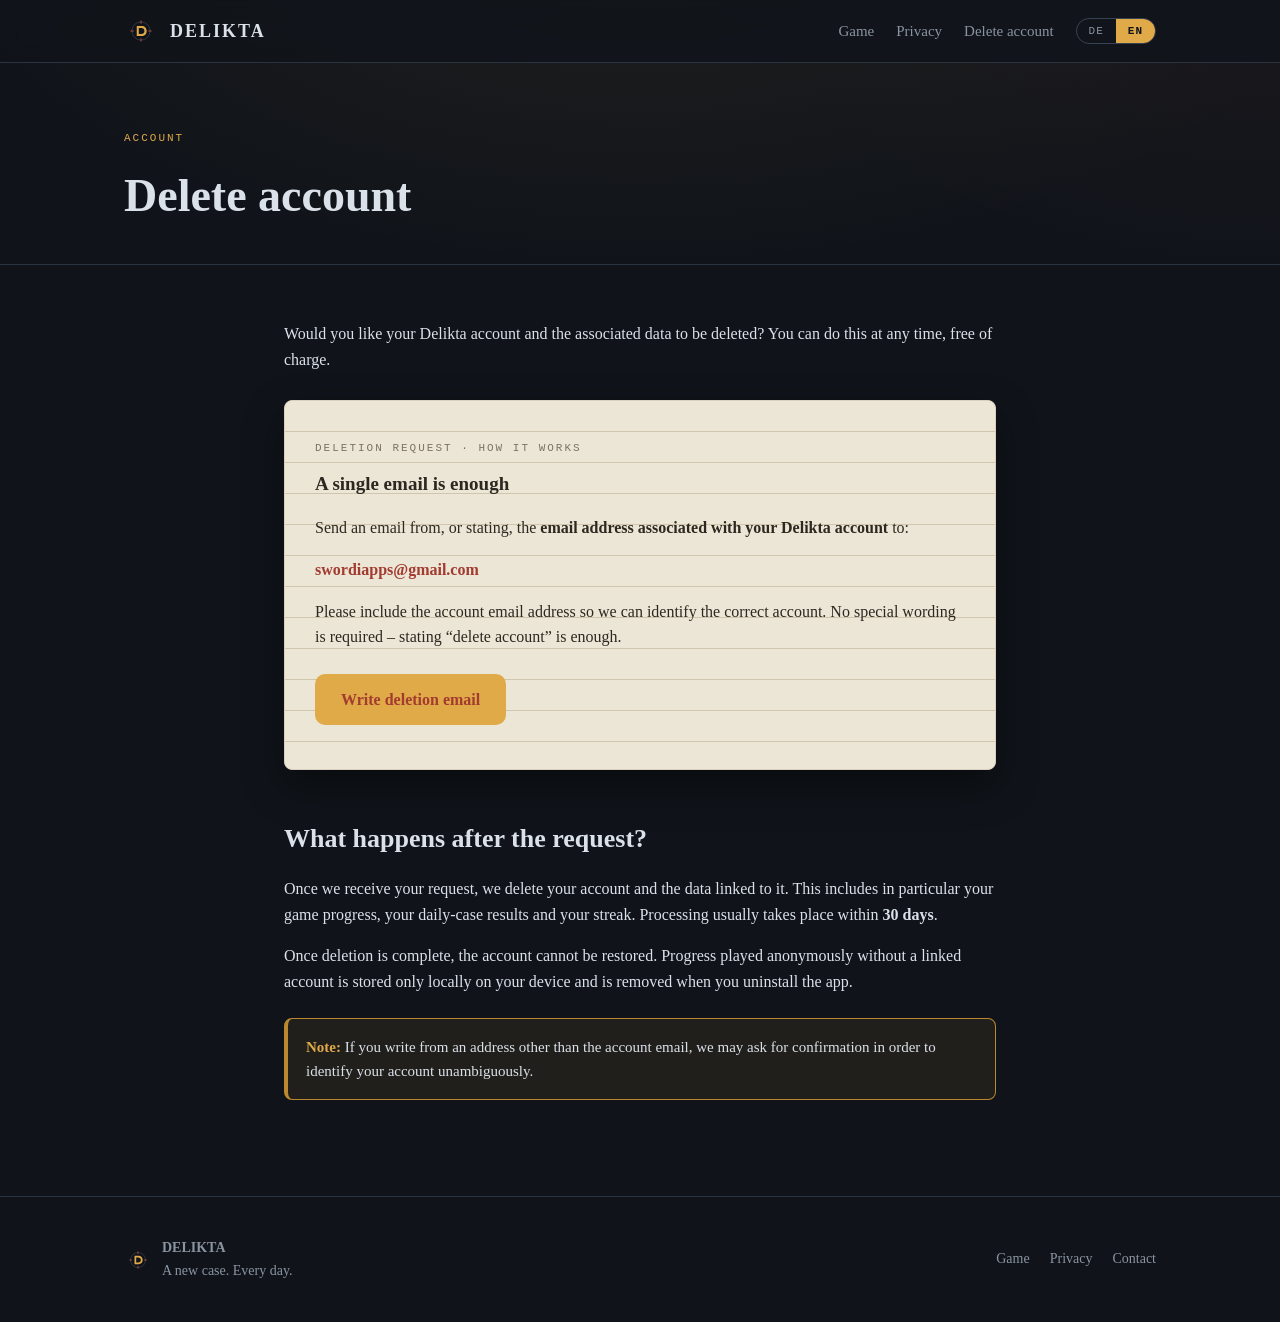
==== delete-account.html @ 915c7179 "Initial commit: Delikta marketing website Statische, zweisprachige (DE/EN) Webseite fuer das mobile " ====
<!DOCTYPE html>
<html lang="de">
<head>
  <meta charset="utf-8">
  <meta name="viewport" content="width=device-width, initial-scale=1">
  <title>Delikta — Account löschen</title>
  <meta name="description" content="So lässt du dein Delikta-Konto und die zugehörigen Daten löschen.">
  <link rel="icon" type="image/svg+xml" href="assets/favicon.svg">
  <link rel="apple-touch-icon" href="assets/icon-512.png">
  <link rel="stylesheet" href="css/style.css">
</head>
<body>
  <header class="site-header">
    <nav class="nav" aria-label="Hauptnavigation">
      <a class="brand" href="index.html">
        <img src="assets/logo.svg" alt="">
        <span>DELIKTA</span>
      </a>
      <div class="nav-links">
        <a class="nav-text" href="index.html" data-i18n="nav.home">Spiel</a>
        <a class="nav-text" href="privacy.html" data-i18n="nav.privacy">Datenschutz</a>
        <a class="nav-text" href="delete-account.html" data-i18n="nav.delete">Account löschen</a>
        <div class="lang-switch" role="group" aria-label="Sprache / Language">
          <button type="button" data-set-lang="de" aria-pressed="true">DE</button>
          <button type="button" data-set-lang="en" aria-pressed="false">EN</button>
        </div>
      </div>
    </nav>
  </header>

  <main>
    <section class="page-hero">
      <div class="wrap">
        <p class="kicker" data-i18n="delete.kicker">Konto</p>
        <h1 data-i18n="delete.title">Account löschen</h1>
      </div>
    </section>

    <section class="content">
      <div class="wrap doc">

        <!-- ===================== DEUTSCH ===================== -->
        <div data-lang-block="de">
          <p>Du möchtest dein Delikta-Konto und die damit verbundenen Daten löschen lassen? Das ist jederzeit und kostenlos möglich.</p>

          <div class="file-card">
            <p class="stamp">Löschantrag · So geht's</p>
            <h3>Eine E-Mail genügt</h3>
            <p>Sende eine E-Mail von der oder mit Angabe der <strong>E-Mail-Adresse, die zu deinem Delikta-Konto gehört</strong>, an:</p>
            <p><a href="mailto:swordiapps@gmail.com?subject=Delikta%20–%20Account%20l%C3%B6schen&amp;body=Bitte%20l%C3%B6schen%20Sie%20das%20Delikta-Konto%20zu%20folgender%20E-Mail-Adresse%3A%0A%0A">swordiapps@gmail.com</a></p>
            <p>Bitte nenne darin die Konto-E-Mail-Adresse, damit wir das richtige Konto zuordnen können. Eine besondere Formulierung ist nicht nötig – der Hinweis „Account löschen" reicht.</p>
            <p>
              <a class="btn-primary" href="mailto:swordiapps@gmail.com?subject=Delikta%20–%20Account%20l%C3%B6schen&amp;body=Bitte%20l%C3%B6schen%20Sie%20das%20Delikta-Konto%20zu%20folgender%20E-Mail-Adresse%3A%0A%0A">E-Mail zum Löschen verfassen</a>
            </p>
          </div>

          <h2>Was passiert nach dem Antrag?</h2>
          <p>Nach Eingang deiner Anfrage löschen wir dein Konto sowie die damit verknüpften Daten. Dazu gehören insbesondere dein Spielstand, deine Ergebnisse zu den Tagesfällen und deine Serie (Streak). Die Bearbeitung erfolgt in der Regel innerhalb von <strong>30 Tagen</strong>.</p>
          <p>Sobald die Löschung abgeschlossen ist, lässt sich das Konto nicht wiederherstellen. Anonym gespielte Fortschritte ohne verknüpftes Konto sind nur lokal auf deinem Gerät gespeichert und werden durch Deinstallation der App entfernt.</p>

          <div class="note">
            <strong>Hinweis:</strong> Schreibst du von einer anderen Adresse als der Konto-E-Mail, fragen wir ggf. zur Bestätigung nach, um dein Konto eindeutig zuzuordnen.
          </div>
        </div>

        <!-- ===================== ENGLISH ===================== -->
        <div data-lang-block="en">
          <p>Would you like your Delikta account and the associated data to be deleted? You can do this at any time, free of charge.</p>

          <div class="file-card">
            <p class="stamp">Deletion request · How it works</p>
            <h3>A single email is enough</h3>
            <p>Send an email from, or stating, the <strong>email address associated with your Delikta account</strong> to:</p>
            <p><a href="mailto:swordiapps@gmail.com?subject=Delikta%20–%20Delete%20account&amp;body=Please%20delete%20the%20Delikta%20account%20for%20the%20following%20email%20address%3A%0A%0A">swordiapps@gmail.com</a></p>
            <p>Please include the account email address so we can identify the correct account. No special wording is required – stating “delete account” is enough.</p>
            <p>
              <a class="btn-primary" href="mailto:swordiapps@gmail.com?subject=Delikta%20–%20Delete%20account&amp;body=Please%20delete%20the%20Delikta%20account%20for%20the%20following%20email%20address%3A%0A%0A">Write deletion email</a>
            </p>
          </div>

          <h2>What happens after the request?</h2>
          <p>Once we receive your request, we delete your account and the data linked to it. This includes in particular your game progress, your daily-case results and your streak. Processing usually takes place within <strong>30 days</strong>.</p>
          <p>Once deletion is complete, the account cannot be restored. Progress played anonymously without a linked account is stored only locally on your device and is removed when you uninstall the app.</p>

          <div class="note">
            <strong>Note:</strong> If you write from an address other than the account email, we may ask for confirmation in order to identify your account unambiguously.
          </div>
        </div>

      </div>
    </section>
  </main>

  <footer class="site-footer">
    <div class="wrap footer-grid">
      <div class="footer-brand">
        <img src="assets/logo.svg" alt="">
        <div>
          <strong>DELIKTA</strong><br>
          <span class="muted" data-i18n="footer.tagline">Ein neuer Fall. Jeden Tag.</span>
        </div>
      </div>
      <div class="footer-links">
        <a href="index.html" data-i18n="nav.home">Spiel</a>
        <a href="privacy.html" data-i18n="footer.privacy">Datenschutz</a>
        <a href="mailto:swordiapps@gmail.com" data-i18n="footer.contact">Kontakt</a>
      </div>
    </div>
  </footer>

  <script src="js/i18n.js"></script>
</body>
</html>
---- css/style.css ----
/* ===========================================================
   Delikta — Noir / Dark-Academia Theme
   Farbtokens portiert aus core/ui/.../Theme.kt (Noir-Objekt)
   =========================================================== */
:root {
  --bg: #10141A;
  --bg2: #151A22;
  --panel: #1A212B;
  --panel2: #202836;
  --line: #2A3340;
  --line2: #374252;

  --text: #DBE1E9;
  --muted: #8A94A1;
  --faint: #5D6776;

  --amber: #E0AA48;
  --amber-d: #B9882F;
  --red: #D65A4C;
  --red-d: #A23B30;
  --green: #5FB27E;

  /* „Papier"-Akte */
  --paper: #ECE6D6;
  --paper-edge: #D9D1BD;
  --paper-line: #CFC6AD;
  --ink: #2C2820;
  --ink-muted: #7A7363;
  --paper-panel: #F3EEE0;

  --frame: #3A4656;

  --serif: Georgia, "Times New Roman", "Iowan Old Style", serif;
  --mono: ui-monospace, "SF Mono", "Menlo", "Consolas", monospace;

  --maxw: 1080px;
  --radius: 14px;
  --shadow: 0 16px 40px rgba(0, 0, 0, 0.45);
}

* { box-sizing: border-box; }

html { scroll-behavior: smooth; }

body {
  margin: 0;
  background: var(--bg);
  color: var(--text);
  font-family: var(--serif);
  font-size: 17px;
  line-height: 1.6;
  -webkit-font-smoothing: antialiased;
}

/* Subtiler „Aktenraum"-Verlauf im Hintergrund */
body::before {
  content: "";
  position: fixed;
  inset: 0;
  z-index: -1;
  background:
    radial-gradient(1200px 600px at 50% -10%, rgba(224, 170, 72, 0.08), transparent 60%),
    radial-gradient(900px 500px at 100% 0%, rgba(214, 90, 76, 0.05), transparent 55%),
    var(--bg);
}

a { color: var(--amber); text-decoration: none; }
a:hover { text-decoration: underline; }

img, svg { max-width: 100%; }

.wrap {
  width: 100%;
  max-width: var(--maxw);
  margin: 0 auto;
  padding: 0 24px;
}

.kicker {
  font-family: var(--mono);
  font-size: 11px;
  letter-spacing: 2px;
  text-transform: uppercase;
  color: var(--amber);
}

.muted { color: var(--muted); }

/* ===================== Header / Nav ===================== */
.site-header {
  position: sticky;
  top: 0;
  z-index: 20;
  background: rgba(16, 20, 26, 0.82);
  backdrop-filter: blur(10px);
  border-bottom: 1px solid var(--line);
}
.nav {
  display: flex;
  align-items: center;
  gap: 20px;
  padding: 14px 24px;
  max-width: var(--maxw);
  margin: 0 auto;
}
.brand {
  display: flex;
  align-items: center;
  gap: 12px;
  font-weight: 800;
  letter-spacing: 2px;
  font-size: 18px;
  color: var(--text);
}
.brand:hover { text-decoration: none; }
.brand img { width: 34px; height: 34px; }
.nav-links {
  display: flex;
  gap: 22px;
  margin-left: auto;
  align-items: center;
}
.nav-links a {
  color: var(--muted);
  font-size: 15px;
}
.nav-links a:hover { color: var(--text); text-decoration: none; }

/* Sprachumschalter */
.lang-switch {
  display: inline-flex;
  border: 1px solid var(--line2);
  border-radius: 999px;
  overflow: hidden;
  font-family: var(--mono);
}
.lang-switch button {
  background: transparent;
  color: var(--muted);
  border: none;
  padding: 6px 12px;
  font-size: 11px;
  letter-spacing: 1px;
  cursor: pointer;
  font-family: var(--mono);
}
.lang-switch button[aria-pressed="true"] {
  background: var(--amber);
  color: var(--bg);
  font-weight: 700;
}

/* ===================== Hero ===================== */
.hero {
  padding: 80px 0 64px;
  text-align: center;
}
.hero-logo {
  width: 120px;
  height: 120px;
  margin: 0 auto 20px;
  display: block;
  filter: drop-shadow(0 10px 30px rgba(0, 0, 0, 0.5));
}
.hero h1 {
  font-size: clamp(40px, 9vw, 72px);
  font-weight: 800;
  letter-spacing: 6px;
  margin: 0 0 8px;
}
.hero .subline {
  font-size: clamp(18px, 3vw, 24px);
  color: var(--text);
  font-style: italic;
  margin: 14px 0 0;
}
.hero .lede {
  max-width: 620px;
  margin: 22px auto 0;
  color: var(--muted);
  font-size: 18px;
}

/* Download-Buttons */
.downloads {
  display: flex;
  gap: 16px;
  justify-content: center;
  flex-wrap: wrap;
  margin-top: 36px;
}
.store-btn {
  display: inline-flex;
  align-items: center;
  gap: 12px;
  padding: 14px 22px;
  border-radius: 12px;
  border: 1px solid var(--line2);
  background: var(--panel);
  color: var(--text);
  font-family: var(--mono);
  font-size: 13px;
  letter-spacing: 0.5px;
  cursor: not-allowed;
  opacity: 0.72;
  position: relative;
}
.store-btn:hover { text-decoration: none; }
.store-btn .store-icon { font-size: 22px; }
.store-btn .store-line small {
  display: block;
  font-size: 9px;
  letter-spacing: 2px;
  color: var(--muted);
  text-transform: uppercase;
}
.store-btn .store-line strong { font-size: 15px; font-weight: 700; }
.store-btn .badge-soon {
  font-family: var(--mono);
  font-size: 9px;
  letter-spacing: 1px;
  color: var(--amber);
  border: 1px solid var(--amber-d);
  border-radius: 6px;
  padding: 2px 6px;
}

/* ===================== Sections ===================== */
section.block { padding: 64px 0; border-top: 1px solid var(--line); }
.section-head { text-align: center; max-width: 680px; margin: 0 auto 44px; }
.section-head h2 {
  font-size: clamp(28px, 5vw, 40px);
  font-weight: 800;
  margin: 10px 0 0;
}
.section-head p { color: var(--muted); font-size: 18px; }

/* Falltyp-Karten */
.cards {
  display: grid;
  grid-template-columns: repeat(3, 1fr);
  gap: 22px;
}
.card {
  background: var(--panel);
  border: 1px solid var(--line);
  border-radius: var(--radius);
  padding: 26px 24px;
  position: relative;
  overflow: hidden;
}
.card::before {
  content: "";
  position: absolute;
  left: 0; top: 0;
  width: 100%; height: 3px;
  background: linear-gradient(90deg, var(--amber), transparent);
}
.card .case-no {
  font-family: var(--mono);
  font-size: 10px;
  letter-spacing: 2px;
  color: var(--faint);
}
.card h3 { font-size: 22px; margin: 8px 0 10px; }
.card p { color: var(--muted); font-size: 15px; margin: 0; }

/* So funktioniert's — Schritte */
.steps {
  display: grid;
  grid-template-columns: repeat(3, 1fr);
  gap: 22px;
}
.step {
  text-align: center;
  padding: 24px;
}
.step .num {
  font-family: var(--serif);
  font-size: 44px;
  font-weight: 800;
  color: var(--amber);
  line-height: 1;
}
.step h4 { font-size: 19px; margin: 14px 0 8px; }
.step p { color: var(--muted); font-size: 15px; margin: 0; }

.attr-row {
  display: flex;
  justify-content: center;
  gap: 14px;
  flex-wrap: wrap;
  margin-top: 28px;
}
.attr-chip {
  font-family: var(--mono);
  font-size: 12px;
  letter-spacing: 2px;
  text-transform: uppercase;
  padding: 10px 18px;
  border: 1px solid var(--line2);
  border-radius: 999px;
  background: var(--bg2);
  color: var(--text);
}

/* Screenshots */
.shots {
  display: flex;
  gap: 24px;
  justify-content: center;
  flex-wrap: wrap;
}
.shots img {
  width: 240px;
  border-radius: 30px;
  box-shadow: var(--shadow);
}
.shots-note {
  text-align: center;
  margin-top: 24px;
  color: var(--faint);
  font-size: 14px;
  font-style: italic;
}

/* ===================== Legal / Content pages ===================== */
.page-hero {
  padding: 56px 0 32px;
  border-bottom: 1px solid var(--line);
}
.page-hero h1 {
  font-size: clamp(30px, 6vw, 46px);
  font-weight: 800;
  margin: 8px 0 0;
}
.content { padding: 40px 0 72px; }
.content .doc { max-width: 760px; margin: 0 auto; }
.content h2 {
  font-size: 26px;
  margin: 40px 0 12px;
  padding-top: 8px;
  border-top: 1px solid var(--line);
}
.content h2:first-of-type { border-top: none; }
.content h3 { font-size: 19px; margin: 24px 0 8px; color: var(--amber); }
.content p, .content li { color: var(--text); font-size: 16px; }
.content ul { padding-left: 22px; }
.content li { margin-bottom: 8px; }

.note {
  background: rgba(224, 170, 72, 0.08);
  border: 1px solid var(--amber-d);
  border-left-width: 4px;
  border-radius: 8px;
  padding: 16px 18px;
  margin: 24px 0;
  font-size: 15px;
}
.note strong { color: var(--amber); }

.placeholder {
  color: var(--red);
  font-family: var(--mono);
  font-size: 0.9em;
}

/* Akten-Box für die Lösch-Anleitung */
.file-card {
  background: var(--paper);
  color: var(--ink);
  border: 1px solid var(--paper-edge);
  border-radius: 8px;
  padding: 28px 30px;
  margin: 28px 0;
  font-family: var(--serif);
  box-shadow: var(--shadow);
  background-image: repeating-linear-gradient(
    var(--paper) 0 30px,
    var(--paper-line) 30px 31px
  );
}
.file-card h3 { color: var(--ink); margin-top: 0; }
.file-card p, .file-card li { color: var(--ink); }
.file-card a { color: var(--red-d); font-weight: 700; }
.file-card .stamp {
  font-family: var(--mono);
  font-size: 11px;
  letter-spacing: 2px;
  color: var(--ink-muted);
  text-transform: uppercase;
}

.btn-primary {
  display: inline-block;
  background: var(--amber);
  color: var(--bg);
  font-weight: 700;
  font-family: var(--serif);
  font-size: 16px;
  padding: 13px 26px;
  border-radius: 10px;
  margin-top: 8px;
}
.btn-primary:hover { background: var(--amber-d); text-decoration: none; }

.email-box {
  font-family: var(--mono);
  font-size: 16px;
  background: var(--bg2);
  border: 1px solid var(--line2);
  border-radius: 8px;
  padding: 12px 16px;
  display: inline-block;
  margin: 6px 0;
  color: var(--amber);
}

/* ===================== Footer ===================== */
.site-footer {
  border-top: 1px solid var(--line);
  padding: 40px 0;
  color: var(--muted);
  font-size: 14px;
}
.footer-grid {
  display: flex;
  justify-content: space-between;
  gap: 24px;
  flex-wrap: wrap;
  align-items: center;
}
.footer-links { display: flex; gap: 20px; flex-wrap: wrap; }
.footer-links a { color: var(--muted); }
.footer-links a:hover { color: var(--text); }
.footer-brand { display: flex; align-items: center; gap: 10px; }
.footer-brand img { width: 28px; height: 28px; }

/* i18n: nur aktive Sprache zeigen */
[data-lang-block] { display: none; }
[data-lang-block].lang-active { display: block; }

/* ===================== Responsive ===================== */
@media (max-width: 820px) {
  .cards, .steps { grid-template-columns: 1fr; }
  .nav-links { gap: 14px; }
  .nav-links a.nav-text { display: none; }
}
@media (max-width: 520px) {
  body { font-size: 16px; }
  .wrap { padding: 0 18px; }
  .nav { padding: 12px 18px; gap: 10px; }
  .hero { padding: 56px 0 44px; }
}
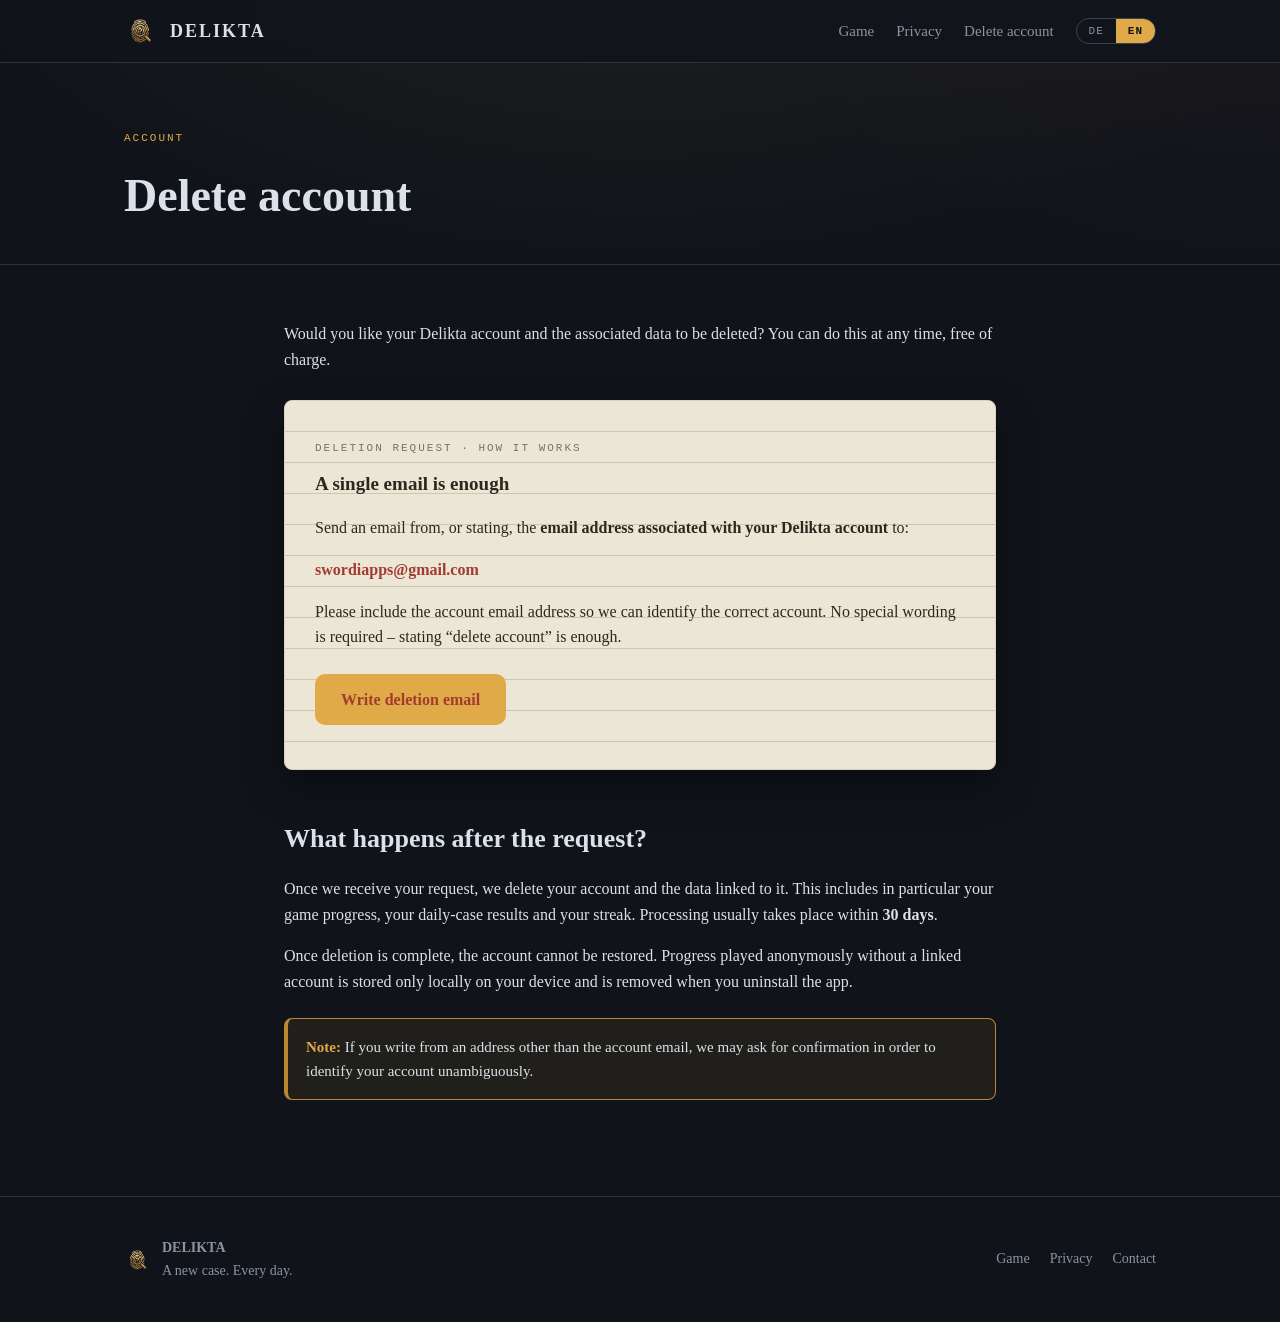
==== commit b5fe0774: "Neues App-Icon ueberall + "generiert"-Hinweise entfernen Icon (Fingerabdruck + Lupe statt altem Fade" ====
--- a/delete-account.html
+++ b/delete-account.html
@@ -5,15 +5,15 @@
   <meta name="viewport" content="width=device-width, initial-scale=1">
   <title>Delikta — Account löschen</title>
   <meta name="description" content="So lässt du dein Delikta-Konto und die zugehörigen Daten löschen.">
-  <link rel="icon" type="image/svg+xml" href="assets/favicon.svg">
-  <link rel="apple-touch-icon" href="assets/icon-512.png">
+  <link rel="icon" type="image/png" sizes="180x180" href="assets/icon-180.png">
+  <link rel="apple-touch-icon" href="assets/icon-180.png">
   <link rel="stylesheet" href="css/style.css">
 </head>
 <body>
   <header class="site-header">
     <nav class="nav" aria-label="Hauptnavigation">
       <a class="brand" href="index.html">
-        <img src="assets/logo.svg" alt="">
+        <img src="assets/icon-96.png" alt="" width="34" height="34">
         <span>DELIKTA</span>
       </a>
       <div class="nav-links">
@@ -94,7 +94,7 @@
   <footer class="site-footer">
     <div class="wrap footer-grid">
       <div class="footer-brand">
-        <img src="assets/logo.svg" alt="">
+        <img src="assets/icon-96.png" alt="" width="34" height="34">
         <div>
           <strong>DELIKTA</strong><br>
           <span class="muted" data-i18n="footer.tagline">Ein neuer Fall. Jeden Tag.</span>
--- a/css/style.css
+++ b/css/style.css
@@ -201,11 +201,20 @@
   font-family: var(--mono);
   font-size: 13px;
   letter-spacing: 0.5px;
+  cursor: pointer;
+  position: relative;
+  transition: border-color 0.15s ease, transform 0.15s ease;
+}
+.store-btn:hover { text-decoration: none; }
+.store-btn:not([aria-disabled="true"]):hover {
+  border-color: var(--amber);
+  transform: translateY(-2px);
+}
+/* Platzhalter-Buttons (z. B. iOS, URL noch nicht bekannt) */
+.store-btn[aria-disabled="true"] {
   cursor: not-allowed;
   opacity: 0.72;
-  position: relative;
-}
-.store-btn:hover { text-decoration: none; }
+}
 .store-btn .store-icon { font-size: 22px; }
 .store-btn .store-line small {
   display: block;
@@ -223,6 +232,37 @@
   border: 1px solid var(--amber-d);
   border-radius: 6px;
   padding: 2px 6px;
+}
+
+/* QR-Code zum Play Store */
+.qr {
+  display: inline-flex;
+  flex-direction: column;
+  align-items: center;
+  gap: 10px;
+  margin-top: 28px;
+  padding: 14px;
+  border: 1px solid var(--line);
+  border-radius: var(--radius);
+  background: var(--panel);
+  transition: border-color 0.15s ease, transform 0.15s ease;
+}
+.qr:hover {
+  text-decoration: none;
+  border-color: var(--amber);
+  transform: translateY(-2px);
+}
+.qr img {
+  display: block;
+  border-radius: 8px;
+  background: var(--paper);
+}
+.qr-caption {
+  font-family: var(--mono);
+  font-size: 10px;
+  letter-spacing: 2px;
+  text-transform: uppercase;
+  color: var(--muted);
 }
 
 /* ===================== Sections ===================== */
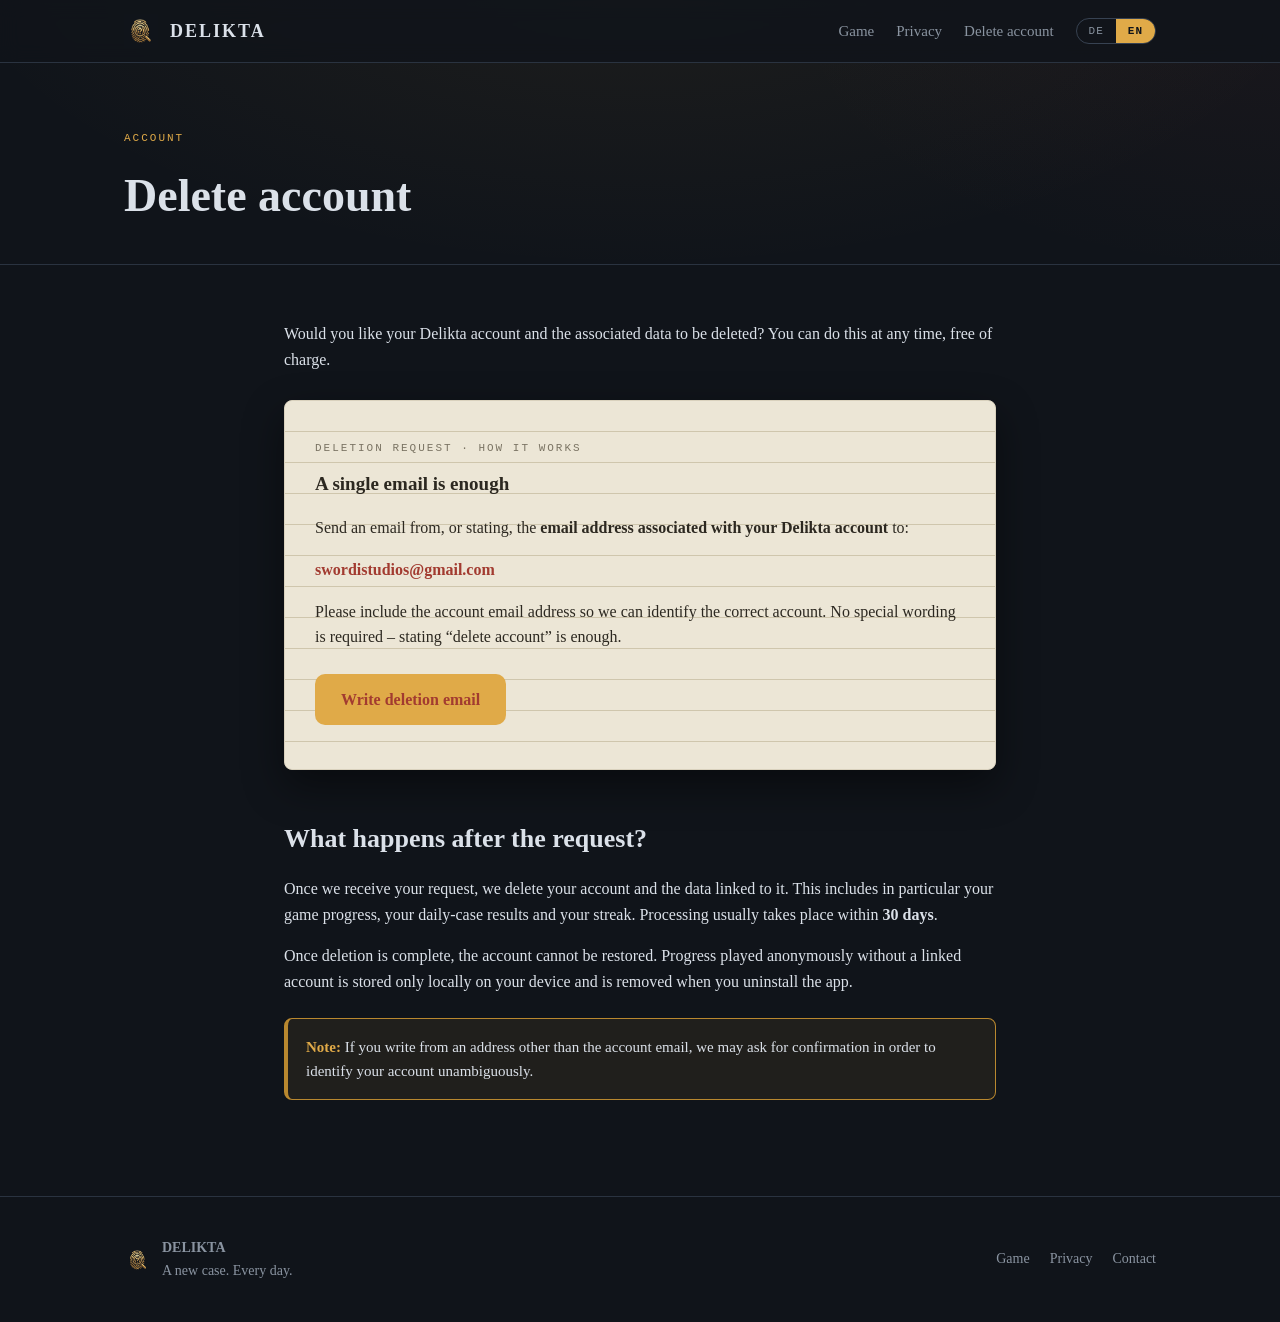
==== commit 30350925: "Finalize privacy policy and switch contact email privacy.html (DE + EN, restructured to 9 matching s" ====
--- a/delete-account.html
+++ b/delete-account.html
@@ -47,10 +47,10 @@
             <p class="stamp">Löschantrag · So geht's</p>
             <h3>Eine E-Mail genügt</h3>
             <p>Sende eine E-Mail von der oder mit Angabe der <strong>E-Mail-Adresse, die zu deinem Delikta-Konto gehört</strong>, an:</p>
-            <p><a href="mailto:swordiapps@gmail.com?subject=Delikta%20–%20Account%20l%C3%B6schen&amp;body=Bitte%20l%C3%B6schen%20Sie%20das%20Delikta-Konto%20zu%20folgender%20E-Mail-Adresse%3A%0A%0A">swordiapps@gmail.com</a></p>
+            <p><a href="mailto:swordistudios@gmail.com?subject=Delikta%20–%20Account%20l%C3%B6schen&amp;body=Bitte%20l%C3%B6schen%20Sie%20das%20Delikta-Konto%20zu%20folgender%20E-Mail-Adresse%3A%0A%0A">swordistudios@gmail.com</a></p>
             <p>Bitte nenne darin die Konto-E-Mail-Adresse, damit wir das richtige Konto zuordnen können. Eine besondere Formulierung ist nicht nötig – der Hinweis „Account löschen" reicht.</p>
             <p>
-              <a class="btn-primary" href="mailto:swordiapps@gmail.com?subject=Delikta%20–%20Account%20l%C3%B6schen&amp;body=Bitte%20l%C3%B6schen%20Sie%20das%20Delikta-Konto%20zu%20folgender%20E-Mail-Adresse%3A%0A%0A">E-Mail zum Löschen verfassen</a>
+              <a class="btn-primary" href="mailto:swordistudios@gmail.com?subject=Delikta%20–%20Account%20l%C3%B6schen&amp;body=Bitte%20l%C3%B6schen%20Sie%20das%20Delikta-Konto%20zu%20folgender%20E-Mail-Adresse%3A%0A%0A">E-Mail zum Löschen verfassen</a>
             </p>
           </div>
 
@@ -71,10 +71,10 @@
             <p class="stamp">Deletion request · How it works</p>
             <h3>A single email is enough</h3>
             <p>Send an email from, or stating, the <strong>email address associated with your Delikta account</strong> to:</p>
-            <p><a href="mailto:swordiapps@gmail.com?subject=Delikta%20–%20Delete%20account&amp;body=Please%20delete%20the%20Delikta%20account%20for%20the%20following%20email%20address%3A%0A%0A">swordiapps@gmail.com</a></p>
+            <p><a href="mailto:swordistudios@gmail.com?subject=Delikta%20–%20Delete%20account&amp;body=Please%20delete%20the%20Delikta%20account%20for%20the%20following%20email%20address%3A%0A%0A">swordistudios@gmail.com</a></p>
             <p>Please include the account email address so we can identify the correct account. No special wording is required – stating “delete account” is enough.</p>
             <p>
-              <a class="btn-primary" href="mailto:swordiapps@gmail.com?subject=Delikta%20–%20Delete%20account&amp;body=Please%20delete%20the%20Delikta%20account%20for%20the%20following%20email%20address%3A%0A%0A">Write deletion email</a>
+              <a class="btn-primary" href="mailto:swordistudios@gmail.com?subject=Delikta%20–%20Delete%20account&amp;body=Please%20delete%20the%20Delikta%20account%20for%20the%20following%20email%20address%3A%0A%0A">Write deletion email</a>
             </p>
           </div>
 
@@ -103,7 +103,7 @@
       <div class="footer-links">
         <a href="index.html" data-i18n="nav.home">Spiel</a>
         <a href="privacy.html" data-i18n="footer.privacy">Datenschutz</a>
-        <a href="mailto:swordiapps@gmail.com" data-i18n="footer.contact">Kontakt</a>
+        <a href="mailto:swordistudios@gmail.com" data-i18n="footer.contact">Kontakt</a>
       </div>
     </div>
   </footer>
--- a/css/style.css
+++ b/css/style.css
@@ -281,6 +281,18 @@
   grid-template-columns: repeat(3, 1fr);
   gap: 22px;
 }
+/* Zwei-Karten-Variante: zentriert, nimmt nicht die volle Breite ein */
+.cards--two {
+  grid-template-columns: repeat(2, 1fr);
+  max-width: 760px;
+  margin-inline: auto;
+}
+/* Ungerade letzte Karte (z. B. 5.) mittig über beide Spalten */
+.cards--two > .card:last-child:nth-child(odd) {
+  grid-column: 1 / -1;
+  max-width: calc((760px - 22px) / 2);
+  justify-self: center;
+}
 .card {
   background: var(--panel);
   border: 1px solid var(--line);
@@ -352,16 +364,10 @@
   flex-wrap: wrap;
 }
 .shots img {
-  width: 240px;
-  border-radius: 30px;
+  width: 230px;
+  border-radius: 26px;
+  border: 1px solid var(--line);
   box-shadow: var(--shadow);
-}
-.shots-note {
-  text-align: center;
-  margin-top: 24px;
-  color: var(--faint);
-  font-size: 14px;
-  font-style: italic;
 }
 
 /* ===================== Legal / Content pages ===================== */
@@ -482,7 +488,7 @@
 
 /* ===================== Responsive ===================== */
 @media (max-width: 820px) {
-  .cards, .steps { grid-template-columns: 1fr; }
+  .cards, .cards--two, .steps { grid-template-columns: 1fr; }
   .nav-links { gap: 14px; }
   .nav-links a.nav-text { display: none; }
 }
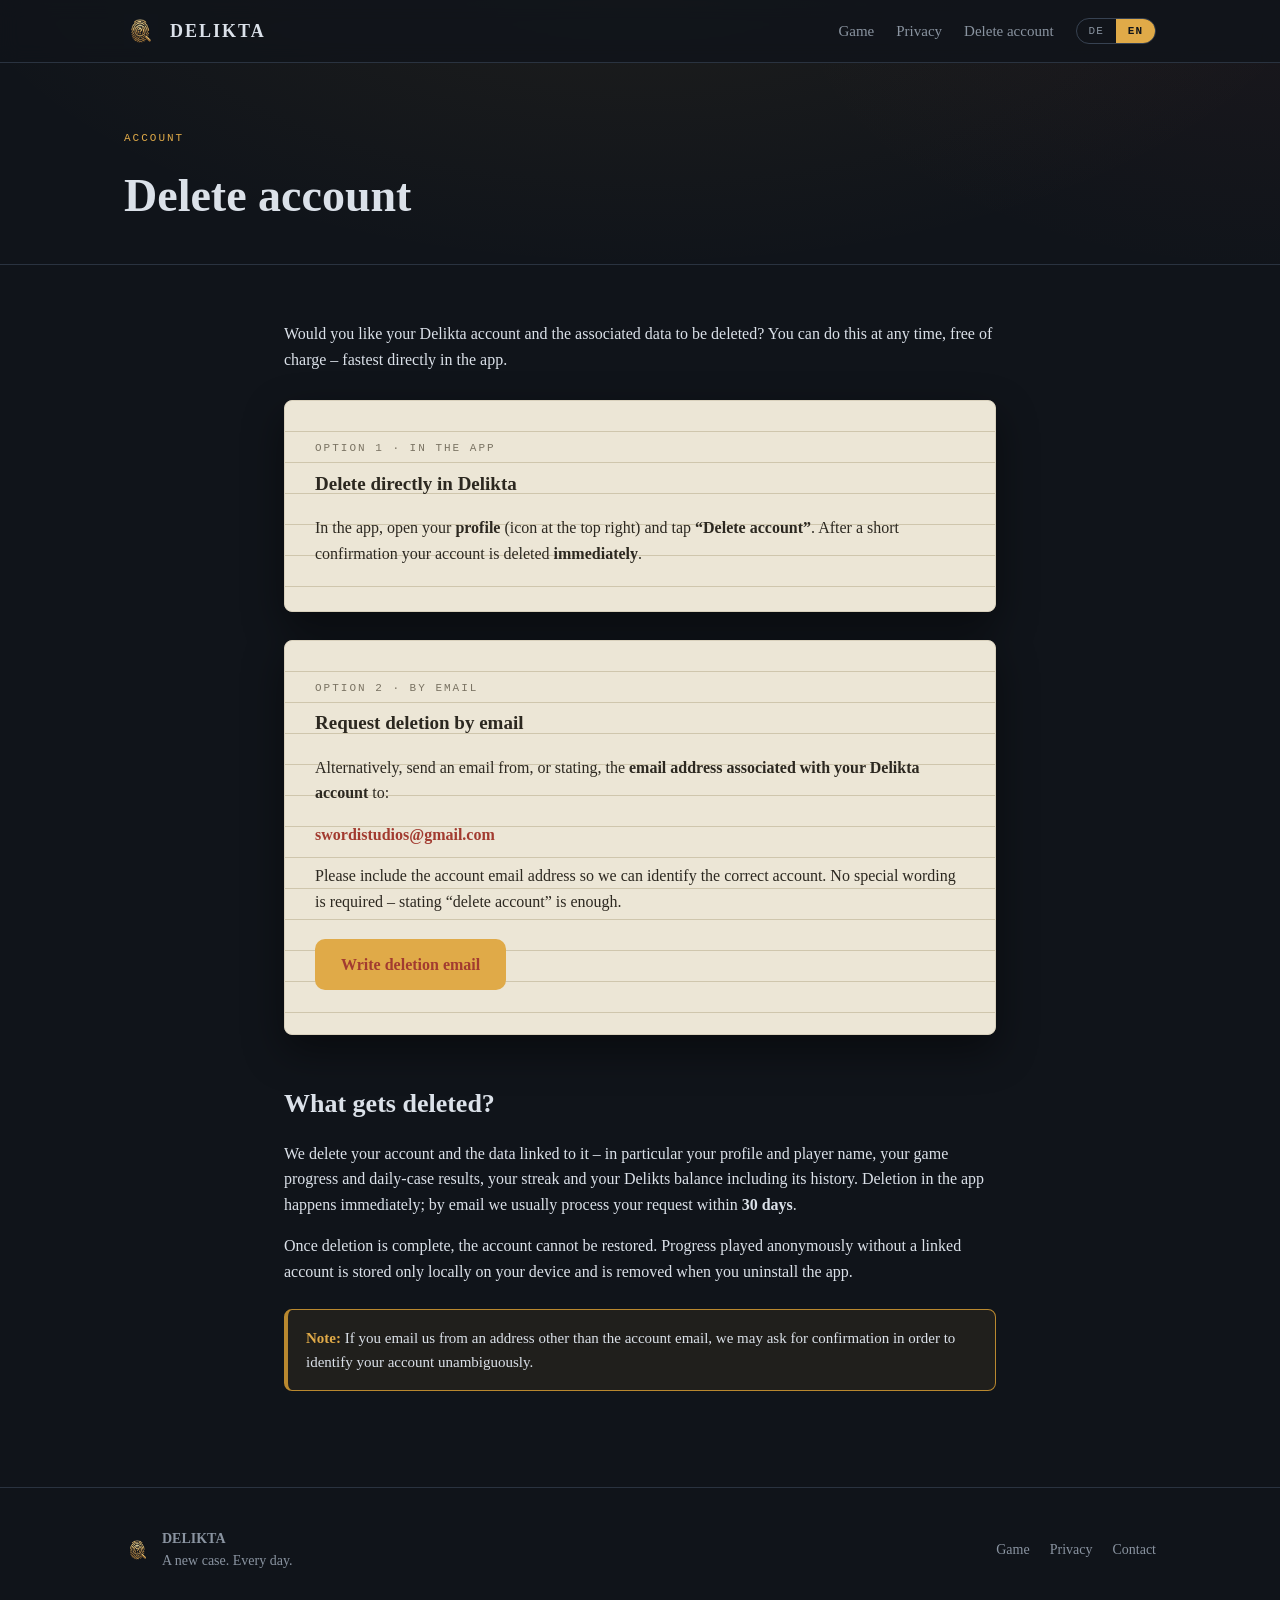
==== commit 7b53533a: "Account-Loeschung: In-App-Weg ergaenzen delete-account.html (DE + EN): In-App-Loeschung als primaere" ====
--- a/delete-account.html
+++ b/delete-account.html
@@ -41,12 +41,18 @@
 
         <!-- ===================== DEUTSCH ===================== -->
         <div data-lang-block="de">
-          <p>Du möchtest dein Delikta-Konto und die damit verbundenen Daten löschen lassen? Das ist jederzeit und kostenlos möglich.</p>
+          <p>Du möchtest dein Delikta-Konto und die damit verbundenen Daten löschen? Das ist jederzeit und kostenlos möglich – am schnellsten direkt in der App.</p>
 
           <div class="file-card">
-            <p class="stamp">Löschantrag · So geht's</p>
-            <h3>Eine E-Mail genügt</h3>
-            <p>Sende eine E-Mail von der oder mit Angabe der <strong>E-Mail-Adresse, die zu deinem Delikta-Konto gehört</strong>, an:</p>
+            <p class="stamp">Weg 1 · In der App</p>
+            <h3>Direkt in Delikta löschen</h3>
+            <p>Öffne in der App dein <strong>Profil</strong> (Symbol oben rechts) und tippe auf <strong>„Account löschen"</strong>. Nach einer kurzen Bestätigung wird dein Konto <strong>sofort</strong> gelöscht.</p>
+          </div>
+
+          <div class="file-card">
+            <p class="stamp">Weg 2 · Per E-Mail</p>
+            <h3>Löschung per E-Mail anfragen</h3>
+            <p>Alternativ sende eine E-Mail von der oder mit Angabe der <strong>E-Mail-Adresse, die zu deinem Delikta-Konto gehört</strong>, an:</p>
             <p><a href="mailto:swordistudios@gmail.com?subject=Delikta%20–%20Account%20l%C3%B6schen&amp;body=Bitte%20l%C3%B6schen%20Sie%20das%20Delikta-Konto%20zu%20folgender%20E-Mail-Adresse%3A%0A%0A">swordistudios@gmail.com</a></p>
             <p>Bitte nenne darin die Konto-E-Mail-Adresse, damit wir das richtige Konto zuordnen können. Eine besondere Formulierung ist nicht nötig – der Hinweis „Account löschen" reicht.</p>
             <p>
@@ -54,23 +60,29 @@
             </p>
           </div>
 
-          <h2>Was passiert nach dem Antrag?</h2>
-          <p>Nach Eingang deiner Anfrage löschen wir dein Konto sowie die damit verknüpften Daten. Dazu gehören insbesondere dein Spielstand, deine Ergebnisse zu den Tagesfällen und deine Serie (Streak). Die Bearbeitung erfolgt in der Regel innerhalb von <strong>30 Tagen</strong>.</p>
+          <h2>Was wird gelöscht?</h2>
+          <p>Gelöscht werden dein Konto sowie die damit verknüpften Daten – insbesondere dein Profil und Spielername, dein Spielstand und deine Ergebnisse zu den Tagesfällen, deine Serie sowie dein Delikts-Guthaben samt Verlauf. Die Löschung in der App erfolgt sofort; per E-Mail bearbeiten wir deine Anfrage in der Regel innerhalb von <strong>30 Tagen</strong>.</p>
           <p>Sobald die Löschung abgeschlossen ist, lässt sich das Konto nicht wiederherstellen. Anonym gespielte Fortschritte ohne verknüpftes Konto sind nur lokal auf deinem Gerät gespeichert und werden durch Deinstallation der App entfernt.</p>
 
           <div class="note">
-            <strong>Hinweis:</strong> Schreibst du von einer anderen Adresse als der Konto-E-Mail, fragen wir ggf. zur Bestätigung nach, um dein Konto eindeutig zuzuordnen.
+            <strong>Hinweis:</strong> Schreibst du per E-Mail von einer anderen Adresse als der Konto-E-Mail, fragen wir ggf. zur Bestätigung nach, um dein Konto eindeutig zuzuordnen.
           </div>
         </div>
 
         <!-- ===================== ENGLISH ===================== -->
         <div data-lang-block="en">
-          <p>Would you like your Delikta account and the associated data to be deleted? You can do this at any time, free of charge.</p>
+          <p>Would you like your Delikta account and the associated data to be deleted? You can do this at any time, free of charge – fastest directly in the app.</p>
 
           <div class="file-card">
-            <p class="stamp">Deletion request · How it works</p>
-            <h3>A single email is enough</h3>
-            <p>Send an email from, or stating, the <strong>email address associated with your Delikta account</strong> to:</p>
+            <p class="stamp">Option 1 · In the app</p>
+            <h3>Delete directly in Delikta</h3>
+            <p>In the app, open your <strong>profile</strong> (icon at the top right) and tap <strong>“Delete account”</strong>. After a short confirmation your account is deleted <strong>immediately</strong>.</p>
+          </div>
+
+          <div class="file-card">
+            <p class="stamp">Option 2 · By email</p>
+            <h3>Request deletion by email</h3>
+            <p>Alternatively, send an email from, or stating, the <strong>email address associated with your Delikta account</strong> to:</p>
             <p><a href="mailto:swordistudios@gmail.com?subject=Delikta%20–%20Delete%20account&amp;body=Please%20delete%20the%20Delikta%20account%20for%20the%20following%20email%20address%3A%0A%0A">swordistudios@gmail.com</a></p>
             <p>Please include the account email address so we can identify the correct account. No special wording is required – stating “delete account” is enough.</p>
             <p>
@@ -78,12 +90,12 @@
             </p>
           </div>
 
-          <h2>What happens after the request?</h2>
-          <p>Once we receive your request, we delete your account and the data linked to it. This includes in particular your game progress, your daily-case results and your streak. Processing usually takes place within <strong>30 days</strong>.</p>
+          <h2>What gets deleted?</h2>
+          <p>We delete your account and the data linked to it – in particular your profile and player name, your game progress and daily-case results, your streak and your Delikts balance including its history. Deletion in the app happens immediately; by email we usually process your request within <strong>30 days</strong>.</p>
           <p>Once deletion is complete, the account cannot be restored. Progress played anonymously without a linked account is stored only locally on your device and is removed when you uninstall the app.</p>
 
           <div class="note">
-            <strong>Note:</strong> If you write from an address other than the account email, we may ask for confirmation in order to identify your account unambiguously.
+            <strong>Note:</strong> If you email us from an address other than the account email, we may ask for confirmation in order to identify your account unambiguously.
           </div>
         </div>
 
